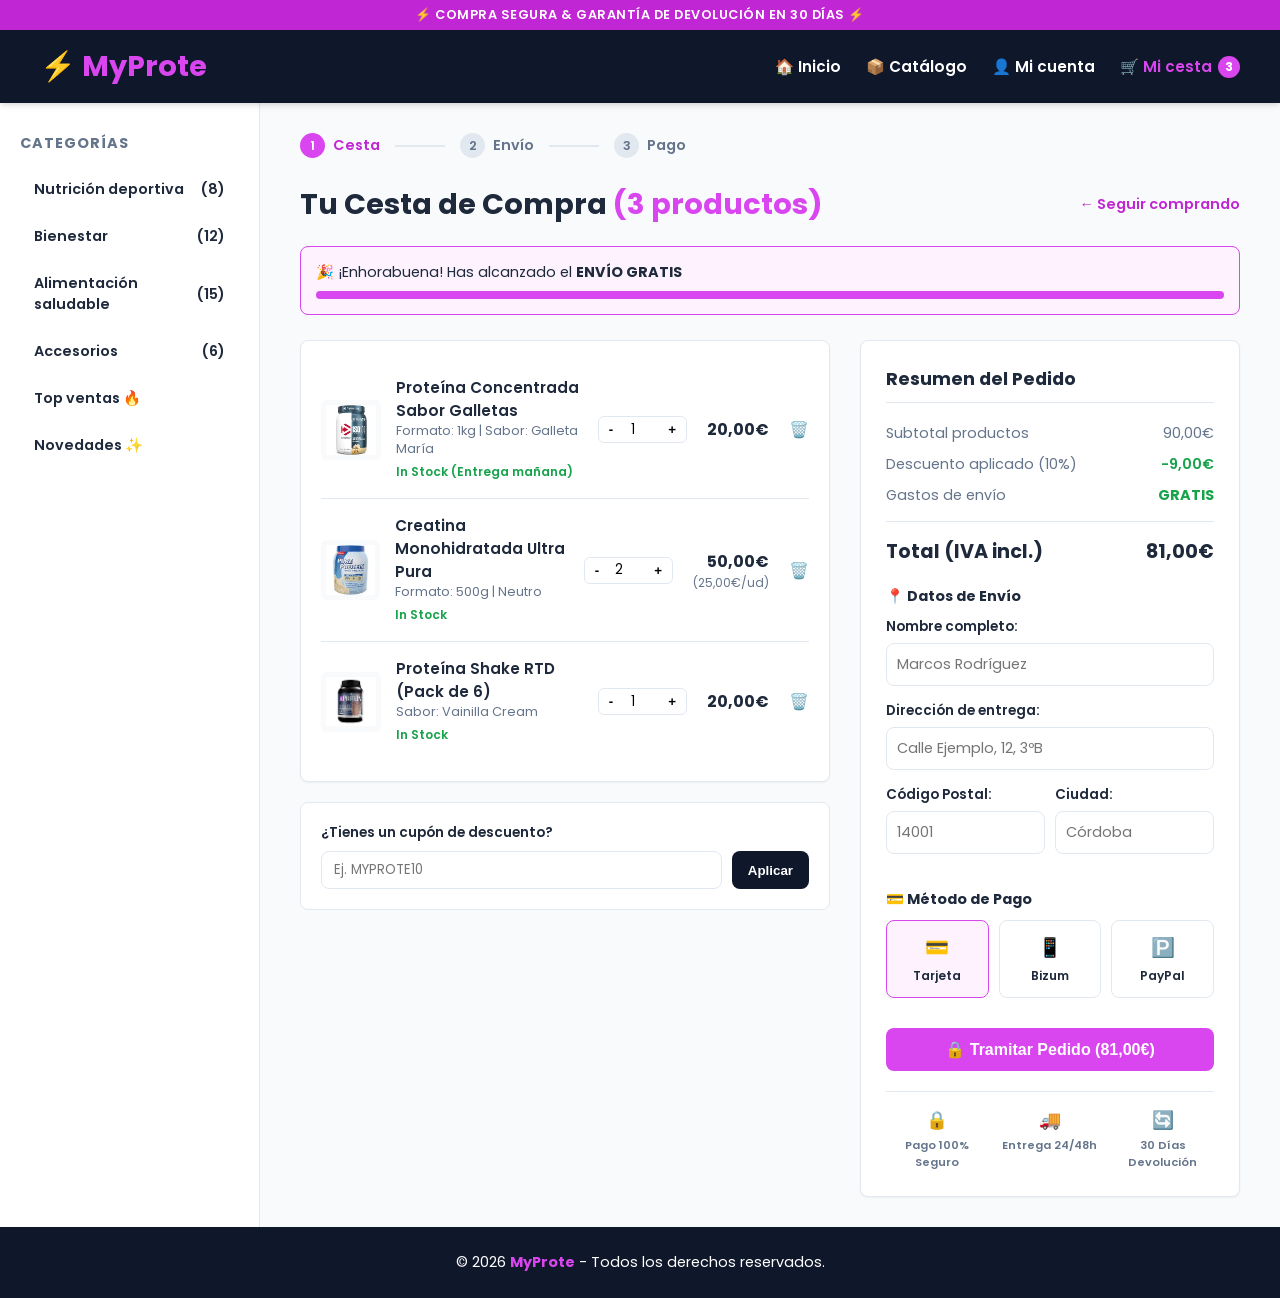
==== cesta.html @ 99343f6b "Add files via upload" ====
<!DOCTYPE html>
<html lang="es">
<head>
    <meta charset="UTF-8">
    <meta name="viewport" content="width=device-width, initial-scale=1.0">
    <title>MyProte - Mi Cesta de Compra</title>
    <link rel="preconnect" href="https://fonts.googleapis.com">
    <link rel="preconnect" href="https://fonts.gstatic.com" crossorigin>
    <link href="https://fonts.googleapis.com/css2?family=Poppins:wght@400;500;600;700&display=swap" rel="stylesheet">
    <link rel="stylesheet" href="styles.css">
</head>
<body>

    <div class="top-bar">⚡ COMPRA SEGURA & GARANTÍA DE DEVOLUCIÓN EN 30 DÍAS ⚡</div>

    <header class="main-header">
        <a href="inicio.html" class="logo">⚡ MyProte</a>
        <nav class="nav-links">
            <a href="inicio.html">🏠 Inicio</a>
            <a href="index.html">📦 Catálogo</a>
            <a href="cuenta.html">👤 Mi cuenta</a>
            <a href="cesta.html" class="active">🛒 Mi cesta <span class="badge-count">3</span></a>
        </nav>
    </header>

    <div class="layout-container">
        
        <aside class="sidebar">
            <h3 class="sidebar-title">Categorías</h3>
            <ul>
                <li><a href="index.html">Nutrición deportiva <span>(8)</span></a></li>
                <li><a href="index.html">Bienestar <span>(12)</span></a></li>
                <li><a href="index.html">Alimentación saludable <span>(15)</span></a></li>
                <li><a href="index.html">Accesorios <span>(6)</span></a></li>
                <li><a href="index.html">Top ventas 🔥</a></li>
                <li><a href="index.html">Novedades ✨</a></li>
            </ul>
        </aside>

        <main class="main-content">
            
            <div class="checkout-steps">
                <div class="step active"><span class="step-num">1</span><span class="step-text">Cesta</span></div>
                <div class="step-line"></div>
                <div class="step"><span class="step-num">2</span><span class="step-text">Envío</span></div>
                <div class="step-line"></div>
                <div class="step"><span class="step-num">3</span><span class="step-text">Pago</span></div>
            </div>

            <div class="cart-header-title">
                <h1 class="brand-title">Tu Cesta de Compra <span>(3 productos)</span></h1>
                <a href="index.html" class="continue-shopping">← Seguir comprando</a>
            </div>

            <div class="free-shipping-banner">
                <p>🎉 ¡Enhorabuena! Has alcanzado el <strong>ENVÍO GRATIS</strong></p>
                <div class="shipping-progress-bar">
                    <div class="shipping-progress-fill" style="width: 100%;"></div>
                </div>
            </div>

            <div class="cart-wrapper">
                
                <div class="cart-left-column">
                    <div class="cart-list">
                        
                        <div class="cart-item">
                            <div class="cart-item-info">
                                <img src="imagenes/p1.webp" alt="Proteína sabor galletas">
                                <div class="cart-item-details">
                                    <h3 class="cart-item-title"><a href="detalle.html">Proteína Concentrada Sabor Galletas</a></h3>
                                    <span class="cart-item-variant">Formato: 1kg | Sabor: Galleta María</span>
                                    <span class="stock-badge">In Stock (Entrega mañana)</span>
                                </div>
                            </div>
                            <div class="cart-item-actions">
                                <div class="quantity-selector">
                                    <button type="button" class="qty-btn">-</button>
                                    <input type="number" class="qty-input" value="1" min="1" max="10">
                                    <button type="button" class="qty-btn">+</button>
                                </div>
                                <div class="price-container">
                                    <span class="cart-item-price">20,00€</span>
                                </div>
                                <button type="button" class="btn-remove-item" title="Eliminar producto">🗑️</button>
                            </div>
                        </div>

                        <div class="cart-item">
                            <div class="cart-item-info">
                                <img src="imagenes/p5.webp" alt="Creatina en polvo">
                                <div class="cart-item-details">
                                    <h3 class="cart-item-title"><a href="detalle.html">Creatina Monohidratada Ultra Pura</a></h3>
                                    <span class="cart-item-variant">Formato: 500g | Neutro</span>
                                    <span class="stock-badge">In Stock</span>
                                </div>
                            </div>
                            <div class="cart-item-actions">
                                <div class="quantity-selector">
                                    <button type="button" class="qty-btn">-</button>
                                    <input type="number" class="qty-input" value="2" min="1" max="10">
                                    <button type="button" class="qty-btn">+</button>
                                </div>
                                <div class="price-container">
                                    <span class="cart-item-price">50,00€</span>
                                    <span class="unit-price">(25,00€/ud)</span>
                                </div>
                                <button type="button" class="btn-remove-item" title="Eliminar producto">🗑️</button>
                            </div>
                        </div>

                        <div class="cart-item">
                            <div class="cart-item-info">
                                <img src="imagenes/p8.webp" alt="Proteína Shake RTD">
                                <div class="cart-item-details">
                                    <h3 class="cart-item-title"><a href="detalle.html">Proteína Shake RTD (Pack de 6)</a></h3>
                                    <span class="cart-item-variant">Sabor: Vainilla Cream</span>
                                    <span class="stock-badge">In Stock</span>
                                </div>
                            </div>
                            <div class="cart-item-actions">
                                <div class="quantity-selector">
                                    <button type="button" class="qty-btn">-</button>
                                    <input type="number" class="qty-input" value="1" min="1" max="10">
                                    <button type="button" class="qty-btn">+</button>
                                </div>
                                <div class="price-container">
                                    <span class="cart-item-price">20,00€</span>
                                </div>
                                <button type="button" class="btn-remove-item" title="Eliminar producto">🗑️</button>
                            </div>
                        </div>

                    </div>

                    <div class="promo-code-card">
                        <label for="coupon">¿Tienes un cupón de descuento?</label>
                        <div class="promo-input-group">
                            <input type="text" id="coupon" placeholder="Ej. MYPROTE10" class="promo-input">
                            <button type="button" class="btn-apply-coupon">Aplicar</button>
                        </div>
                    </div>
                </div>

                <div class="cart-right-column">
                    <form class="checkout-card" action="#" method="POST">
                        <h3>Resumen del Pedido</h3>

                        <div class="order-summary-row"><span>Subtotal productos</span><span>90,00€</span></div>
                        <div class="order-summary-row"><span>Descuento aplicado (10%)</span><span class="discount-text">-9,00€</span></div>
                        <div class="order-summary-row"><span>Gastos de envío</span><span class="free-shipping-text">GRATIS</span></div>
                        <div class="order-summary-row total"><span>Total (IVA incl.)</span><span class="total-amount">81,00€</span></div>

                        <div class="checkout-section-title">📍 Datos de Envío</div>
                        <div class="form-group">
                            <label for="nombre">Nombre completo:</label>
                            <input type="text" id="nombre" name="nombre" placeholder="Marcos Rodríguez" required>
                        </div>
                        <div class="form-group">
                            <label for="direccion">Dirección de entrega:</label>
                            <input type="text" id="direccion" name="direccion" placeholder="Calle Ejemplo, 12, 3ºB" required>
                        </div>
                        <div class="form-row-2col">
                            <div class="form-group">
                                <label for="cp">Código Postal:</label>
                                <input type="text" id="cp" name="cp" placeholder="14001" required>
                            </div>
                            <div class="form-group">
                                <label for="ciudad">Ciudad:</label>
                                <input type="text" id="ciudad" name="ciudad" placeholder="Córdoba" required>
                            </div>
                        </div>

                        <div class="checkout-section-title">💳 Método de Pago</div>
                        <div class="payment-options">
                            <label class="payment-option">
                                <input type="radio" name="pago" value="tarjeta" checked>
                                <span class="payment-box"><span class="payment-icon">💳</span><span class="payment-label">Tarjeta</span></span>
                            </label>
                            <label class="payment-option">
                                <input type="radio" name="pago" value="bizum">
                                <span class="payment-box"><span class="payment-icon">📱</span><span class="payment-label">Bizum</span></span>
                            </label>
                            <label class="payment-option">
                                <input type="radio" name="pago" value="paypal">
                                <span class="payment-box"><span class="payment-icon">🅿️</span><span class="payment-label">PayPal</span></span>
                            </label>
                        </div>

                        <button type="submit" class="btn-buy">🔒 Tramitar Pedido (81,00€)</button>

                        <div class="trust-badges">
                            <div class="trust-item"><span class="trust-icon">🔒</span><span>Pago 100% Seguro</span></div>
                            <div class="trust-item"><span class="trust-icon">🚚</span><span>Entrega 24/48h</span></div>
                            <div class="trust-item"><span class="trust-icon">🔄</span><span>30 Días Devolución</span></div>
                        </div>
                    </form>
                </div>

            </div>

        </main>
    </div>

    <footer class="main-footer">
        © 2026 <span>MyProte</span> - Todos los derechos reservados.
    </footer>

</body>
</html>
---- styles.css ----
/* ==========================================
   1. RESET Y VARIABLES GLOBALES
   ========================================== */
   :root {
    --primary-color: #d946ef;
    --primary-dark: #c026d3;
    --primary-light: #fdf2fe;
    --bg-dark: #0f172a;
    --bg-light: #f8fafc;
    --text-main: #1e293b;
    --text-muted: #64748b;
    --border-color: #e2e8f0;
    --shadow-sm: 0 1px 2px 0 rgba(0, 0, 0, 0.05);
    --shadow-md: 0 4px 6px -1px rgba(0, 0, 0, 0.1), 0 2px 4px -1px rgba(0, 0, 0, 0.06);
    --shadow-lg: 0 10px 15px -3px rgba(0, 0, 0, 0.1), 0 4px 6px -2px rgba(0, 0, 0, 0.05);
    --radius: 8px;
}

* {
    box-sizing: border-box;
    margin: 0;
    padding: 0;
}

body {
    font-family: 'Poppins', sans-serif;
    background-color: var(--bg-light);
    color: var(--text-main);
    display: flex;
    flex-direction: column;
    min-height: 100vh;
}

a {
    text-decoration: none;
    color: inherit;
}

/* ==========================================
   2. ANNOUNCEMENT BAR & HEADER
   ========================================== */
.top-bar {
    background-color: var(--primary-dark);
    color: #ffffff;
    text-align: center;
    padding: 6px 15px;
    font-size: 0.8rem;
    font-weight: 600;
    letter-spacing: 0.5px;
}

.main-header {
    background-color: var(--bg-dark);
    color: #ffffff;
    display: flex;
    justify-content: space-between;
    align-items: center;
    padding: 15px 40px;
    position: sticky;
    top: 0;
    z-index: 100;
    box-shadow: var(--shadow-md);
}

.main-header .logo {
    font-size: 1.8rem;
    font-weight: 700;
    color: var(--primary-color);
    display: flex;
    align-items: center;
    gap: 8px;
}

.main-header .nav-links {
    display: flex;
    gap: 25px;
}

.main-header .nav-links a {
    color: #ffffff;
    font-weight: 600;
    font-size: 0.95rem;
    transition: color 0.2s ease;
    display: flex;
    align-items: center;
    gap: 6px;
}

.main-header .nav-links a:hover,
.main-header .nav-links a.active {
    color: var(--primary-color);
}

.badge-count {
    background-color: var(--primary-color);
    color: #ffffff;
    font-size: 0.75rem;
    padding: 2px 7px;
    border-radius: 999px;
    font-weight: 700;
}

/* ==========================================
   3. ESTRUCTURA Y SIDEBAR (FLEXBOX)
   ========================================== */
.layout-container {
    display: flex;
    flex: 1;
    max-width: 1400px;
    margin: 0 auto;
    width: 100%;
}

.sidebar {
    width: 260px;
    background-color: #ffffff;
    padding: 30px 20px;
    border-right: 1px solid var(--border-color);
}

.sidebar-title {
    font-size: 0.9rem;
    text-transform: uppercase;
    color: var(--text-muted);
    font-weight: 700;
    margin-bottom: 15px;
    letter-spacing: 1px;
}

.sidebar ul {
    list-style: none;
    display: flex;
    flex-direction: column;
    gap: 6px;
}

.sidebar ul li a {
    display: flex;
    justify-content: space-between;
    align-items: center;
    padding: 10px 14px;
    color: var(--text-main);
    border-radius: var(--radius);
    font-size: 0.9rem;
    font-weight: 600;
    transition: all 0.2s ease;
}

.sidebar ul li a:hover,
.sidebar ul li a.active {
    background-color: var(--primary-light);
    color: var(--primary-dark);
}

.main-content {
    flex: 1;
    padding: 30px 40px;
}

/* ==========================================
   4. COMPONENTES NUEVOS PARA LA HOME (inicio.html)
   ========================================== */
.hero-banner {
    background: linear-gradient(135deg, var(--bg-dark) 0%, #1e293b 100%);
    color: #ffffff;
    padding: 50px;
    border-radius: var(--radius);
    margin-bottom: 35px;
    box-shadow: var(--shadow-md);
}

.hero-content h1 {
    font-size: 2.3rem;
    margin-bottom: 15px;
    font-weight: 700;
}

.hero-content h1 span {
    color: var(--primary-color);
}

.hero-content p {
    font-size: 1rem;
    color: var(--text-muted);
    margin-bottom: 25px;
    max-width: 650px;
}

.hero-buttons {
    display: flex;
    gap: 15px;
}

.btn-primary-hero {
    background-color: var(--primary-color);
    color: #ffffff;
    padding: 12px 24px;
    border-radius: var(--radius);
    font-weight: 700;
    transition: background-color 0.2s;
}

.btn-primary-hero:hover {
    background-color: var(--primary-dark);
}

.btn-secondary-hero {
    background-color: transparent;
    color: #ffffff;
    border: 2px solid var(--border-color);
    padding: 12px 24px;
    border-radius: var(--radius);
    font-weight: 700;
    transition: all 0.2s;
}

.btn-secondary-hero:hover {
    border-color: var(--primary-color);
    color: var(--primary-color);
}

.features-grid {
    display: grid;
    grid-template-columns: repeat(auto-fit, minmax(220px, 1fr));
    gap: 20px;
    margin-bottom: 40px;
}

.feature-card {
    background: #ffffff;
    padding: 20px;
    border-radius: var(--radius);
    border: 1px solid var(--border-color);
    text-align: center;
    box-shadow: var(--shadow-sm);
}

.feature-icon {
    font-size: 2rem;
    display: block;
    margin-bottom: 10px;
}

.feature-card h3 {
    font-size: 1rem;
    margin-bottom: 6px;
    font-weight: 600;
}

.feature-card p {
    font-size: 0.85rem;
    color: var(--text-muted);
}

/* ==========================================
   5. BUSCADOR Y ENCABEZADOS DE SECCIÓN
   ========================================== */
.search-bar-container {
    display: flex;
    justify-content: space-between;
    align-items: center;
    margin-bottom: 30px;
    background: #ffffff;
    padding: 15px 25px;
    border-radius: var(--radius);
    box-shadow: var(--shadow-sm);
    border: 1px solid var(--border-color);
}

.brand-title, .detail-page-title {
    font-size: 1.8rem;
    font-weight: 700;
}

.brand-title span, .detail-page-title span {
    color: var(--primary-color);
}

.search-box {
    display: flex;
    gap: 10px;
    width: 350px;
}

.search-input {
    width: 100%;
    padding: 8px 14px;
    border: 1px solid var(--border-color);
    border-radius: var(--radius);
    outline: none;
    font-family: inherit;
    transition: border-color 0.2s;
}

.search-input:focus {
    border-color: var(--primary-color);
}

/* ==========================================
   6. CATÁLOGO DE PRODUCTOS
   ========================================== */
.products-grid {
    display: grid;
    grid-template-columns: repeat(auto-fill, minmax(240px, 1fr));
    gap: 25px;
}

.product-card {
    background-color: #ffffff;
    border-radius: var(--radius);
    border: 1px solid var(--border-color);
    padding: 20px;
    display: flex;
    flex-direction: column;
    justify-content: space-between;
    transition: transform 0.2s ease, box-shadow 0.2s ease;
    position: relative;
    overflow: hidden;
}

.product-card:hover {
    transform: translateY(-4px);
    box-shadow: var(--shadow-lg);
    border-color: var(--primary-color);
}

.product-badge {
    position: absolute;
    top: 12px;
    left: 12px;
    background-color: var(--primary-color);
    color: #ffffff;
    font-size: 0.7rem;
    font-weight: 700;
    padding: 3px 8px;
    border-radius: 4px;
    text-transform: uppercase;
}

.product-card img {
    width: 100%;
    height: 160px;
    object-fit: contain;
    margin: 15px 0;
}

.product-info {
    text-align: left;
}

.product-rating {
    color: #f59e0b;
    font-size: 0.8rem;
    margin-bottom: 5px;
}

.product-title {
    font-weight: 600;
    font-size: 0.95rem;
    margin-bottom: 8px;
    color: var(--text-main);
}

.product-price-row {
    display: flex;
    justify-content: space-between;
    align-items: center;
    margin-top: 10px;
}

.price {
    font-weight: 700;
    font-size: 1.1rem;
    color: var(--bg-dark);
}

.old-price {
    font-size: 0.85rem;
    color: var(--text-muted);
    text-decoration: line-through;
    margin-left: 5px;
}

.btn-add-cart {
    background-color: var(--primary-light);
    color: var(--primary-dark);
    border: none;
    padding: 6px 12px;
    border-radius: 6px;
    font-weight: 700;
    cursor: pointer;
    transition: all 0.2s;
}

.btn-add-cart:hover {
    background-color: var(--primary-color);
    color: #ffffff;
}

/* ==========================================
   7. CESTA Y FORMULARIO
   ========================================== */
.checkout-steps {
    display: flex;
    align-items: center;
    gap: 15px;
    margin-bottom: 25px;
}

.step {
    display: flex;
    align-items: center;
    gap: 8px;
    font-size: 0.9rem;
    font-weight: 600;
    color: var(--text-muted);
}

.step.active {
    color: var(--primary-dark);
}

.step-num {
    width: 25px;
    height: 25px;
    border-radius: 50%;
    background-color: var(--border-color);
    display: flex;
    align-items: center;
    justify-content: center;
    font-size: 0.8rem;
}

.step.active .step-num {
    background-color: var(--primary-color);
    color: #ffffff;
}

.step-line {
    flex: 1;
    height: 2px;
    background-color: var(--border-color);
    max-width: 50px;
}

.cart-header-title {
    display: flex;
    justify-content: space-between;
    align-items: center;
    margin-bottom: 20px;
}

.continue-shopping {
    font-size: 0.9rem;
    font-weight: 600;
    color: var(--primary-dark);
}

.free-shipping-banner {
    background-color: var(--primary-light);
    border: 1px solid var(--primary-color);
    padding: 15px;
    border-radius: var(--radius);
    margin-bottom: 25px;
    font-size: 0.9rem;
}

.shipping-progress-bar {
    background-color: #ffffff;
    height: 8px;
    border-radius: 999px;
    margin-top: 8px;
    overflow: hidden;
}

.shipping-progress-fill {
    background-color: var(--primary-color);
    height: 100%;
}

.cart-wrapper {
    display: grid;
    grid-template-columns: 1fr 380px;
    gap: 30px;
    align-items: start;
}

.cart-list {
    background-color: #ffffff;
    border-radius: var(--radius);
    border: 1px solid var(--border-color);
    padding: 20px;
    box-shadow: var(--shadow-sm);
}

.cart-item {
    display: flex;
    align-items: center;
    justify-content: space-between;
    padding: 15px 0;
    border-bottom: 1px solid var(--border-color);
}

.cart-item:last-child {
    border-bottom: none;
}

.cart-item-info {
    display: flex;
    align-items: center;
    gap: 15px;
}

.cart-item img {
    width: 60px;
    height: 60px;
    object-fit: contain;
    background-color: var(--bg-light);
    border-radius: 6px;
    padding: 5px;
}

.cart-item-title {
    font-weight: 600;
    font-size: 0.95rem;
}

.cart-item-variant {
    display: block;
    font-size: 0.8rem;
    color: var(--text-muted);
}

.stock-badge {
    font-size: 0.75rem;
    color: #16a34a;
    font-weight: 600;
}

.cart-item-actions {
    display: flex;
    align-items: center;
    gap: 20px;
}

.quantity-selector {
    display: flex;
    align-items: center;
    border: 1px solid var(--border-color);
    border-radius: 6px;
}

.qty-btn {
    background: none;
    border: none;
    padding: 5px 10px;
    cursor: pointer;
    font-weight: 600;
}

.qty-input {
    width: 35px;
    border: none;
    text-align: center;
    font-family: inherit;
    outline: none;
}

.price-container {
    text-align: right;
}

.cart-item-price {
    font-weight: 700;
    font-size: 1rem;
}

.unit-price {
    display: block;
    font-size: 0.75rem;
    color: var(--text-muted);
}

.btn-remove-item {
    background: none;
    border: none;
    cursor: pointer;
    font-size: 1rem;
}

.promo-code-card {
    background: #ffffff;
    border: 1px solid var(--border-color);
    padding: 20px;
    border-radius: var(--radius);
    margin-top: 20px;
}

.promo-code-card label {
    display: block;
    font-size: 0.85rem;
    font-weight: 600;
    margin-bottom: 8px;
}

.promo-input-group {
    display: flex;
    gap: 10px;
}

.promo-input {
    flex: 1;
    padding: 8px 12px;
    border: 1px solid var(--border-color);
    border-radius: var(--radius);
    outline: none;
    font-family: inherit;
}

.btn-apply-coupon {
    background-color: var(--bg-dark);
    color: #ffffff;
    border: none;
    padding: 8px 16px;
    border-radius: var(--radius);
    font-weight: 600;
    cursor: pointer;
}

.checkout-card {
    background-color: #ffffff;
    border-radius: var(--radius);
    border: 1px solid var(--border-color);
    padding: 25px;
    box-shadow: var(--shadow-sm);
}

.checkout-card h3 {
    font-size: 1.1rem;
    margin-bottom: 20px;
    border-bottom: 1px solid var(--border-color);
    padding-bottom: 10px;
}

.order-summary-row {
    display: flex;
    justify-content: space-between;
    margin-bottom: 10px;
    font-size: 0.9rem;
    color: var(--text-muted);
}

.discount-text {
    color: #16a34a;
    font-weight: 600;
}

.free-shipping-text {
    color: #16a34a;
    font-weight: 700;
}

.order-summary-row.total {
    font-size: 1.2rem;
    font-weight: 700;
    color: var(--text-main);
    border-top: 1px solid var(--border-color);
    padding-top: 15px;
    margin-top: 15px;
}

.checkout-section-title {
    font-size: 0.9rem;
    font-weight: 700;
    margin: 20px 0 10px 0;
    color: var(--text-main);
}

.form-group {
    margin-bottom: 15px;
}

.form-group label {
    display: block;
    font-size: 0.85rem;
    font-weight: 600;
    margin-bottom: 6px;
}

.form-group input {
    width: 100%;
    padding: 10px;
    border: 1px solid var(--border-color);
    border-radius: var(--radius);
    font-family: inherit;
    font-size: 0.9rem;
}

.form-row-2col {
    display: grid;
    grid-template-columns: 1fr 1fr;
    gap: 10px;
}

.payment-options {
    display: grid;
    grid-template-columns: repeat(3, 1fr);
    gap: 10px;
    margin-bottom: 20px;
}

.payment-option input {
    display: none;
}

.payment-box {
    border: 1px solid var(--border-color);
    border-radius: var(--radius);
    padding: 12px 8px;
    display: flex;
    flex-direction: column;
    align-items: center;
    gap: 5px;
    cursor: pointer;
    transition: all 0.2s;
}

.payment-option input:checked + .payment-box {
    border-color: var(--primary-color);
    background-color: var(--primary-light);
}

.payment-icon {
    font-size: 1.2rem;
}

.payment-label {
    font-size: 0.75rem;
    font-weight: 600;
}

.btn-buy {
    width: 100%;
    background-color: var(--primary-color);
    color: #ffffff;
    border: none;
    padding: 12px;
    font-size: 1rem;
    font-weight: 700;
    border-radius: var(--radius);
    cursor: pointer;
    transition: background-color 0.2s;
    margin-top: 10px;
}

.btn-buy:hover {
    background-color: var(--primary-dark);
}

.trust-badges {
    display: grid;
    grid-template-columns: repeat(3, 1fr);
    gap: 10px;
    margin-top: 20px;
    border-top: 1px solid var(--border-color);
    padding-top: 15px;
    text-align: center;
}

.trust-item {
    font-size: 0.7rem;
    color: var(--text-muted);
    font-weight: 600;
}

.trust-icon {
    display: block;
    font-size: 1.1rem;
    margin-bottom: 4px;
}

/* ==========================================
   8. DETALLE DE PRODUCTO
   ========================================== */
.product-detail-layout {
    display: grid;
    grid-template-columns: 2fr 1fr;
    gap: 30px;
    margin-bottom: 40px;
}

.detail-main-card {
    background: #ffffff;
    border-radius: var(--radius);
    border: 1px solid var(--border-color);
    padding: 30px;
    display: flex;
    gap: 30px;
}

.detail-img-box {
    width: 220px;
    height: 220px;
    display: flex;
    align-items: center;
    justify-content: center;
    background-color: var(--bg-light);
    border-radius: var(--radius);
}

.detail-img-box img {
    max-width: 100%;
    max-height: 180px;
    object-fit: contain;
}

.detail-content {
    flex: 1;
}

.nutrition-grid {
    display: grid;
    grid-template-columns: repeat(3, 1fr);
    gap: 10px;
    margin-top: 20px;
}

.nutrition-item {
    background-color: var(--bg-light);
    padding: 10px;
    border-radius: 6px;
    text-align: center;
}

.nutrition-item strong {
    display: block;
    font-size: 1rem;
    color: var(--primary-dark);
}

.nutrition-item span {
    font-size: 0.75rem;
    color: var(--text-muted);
}

.flavors-card {
    background: #ffffff;
    border-radius: var(--radius);
    border: 1px solid var(--border-color);
    padding: 20px;
}

.flavors-card h4 {
    margin-bottom: 15px;
    font-size: 0.95rem;
}

.flavor-list {
    display: flex;
    flex-direction: column;
    gap: 12px;
}

.flavor-item {
    display: flex;
    align-items: center;
    gap: 12px;
    padding: 8px;
    border-radius: 6px;
    border: 1px solid var(--border-color);
    transition: border-color 0.2s;
    cursor: pointer;
}

.flavor-item:hover {
    border-color: var(--primary-color);
}

.flavor-item img {
    width: 40px;
    height: 40px;
    object-fit: contain;
}

/* ==========================================
   9. VISTA MI CUENTA
   ========================================== */
.account-wrapper {
    max-width: 600px;
    margin: 20px auto;
}

.account-header-card {
    background-color: var(--bg-dark);
    color: #ffffff;
    padding: 25px;
    border-radius: var(--radius) var(--radius) 0 0;
    text-align: center;
}

.account-avatar {
    width: 70px;
    height: 70px;
    background-color: var(--primary-color);
    border-radius: 50%;
    display: flex;
    align-items: center;
    justify-content: center;
    font-size: 1.8rem;
    font-weight: 700;
    margin: 0 auto 10px auto;
}

.account-menu-card {
    background-color: #ffffff;
    border: 1px solid var(--border-color);
    border-top: none;
    border-radius: 0 0 var(--radius) var(--radius);
    box-shadow: var(--shadow-md);
    overflow: hidden;
}

.account-menu-item {
    display: flex;
    justify-content: space-between;
    align-items: center;
    padding: 18px 25px;
    color: var(--text-main);
    font-weight: 600;
    font-size: 0.95rem;
    border-bottom: 1px solid var(--border-color);
    transition: all 0.2s ease;
}

.account-menu-item:last-child {
    border-bottom: none;
}

.account-menu-item:hover {
    background-color: var(--primary-light);
    color: var(--primary-dark);
    padding-left: 30px;
}

/* ==========================================
   10. FOOTER
   ========================================== */
.main-footer {
    background-color: var(--bg-dark);
    color: #ffffff;
    text-align: center;
    padding: 25px;
    font-size: 0.9rem;
    margin-top: auto;
}

.main-footer span {
    color: var(--primary-color);
    font-weight: 700;
}
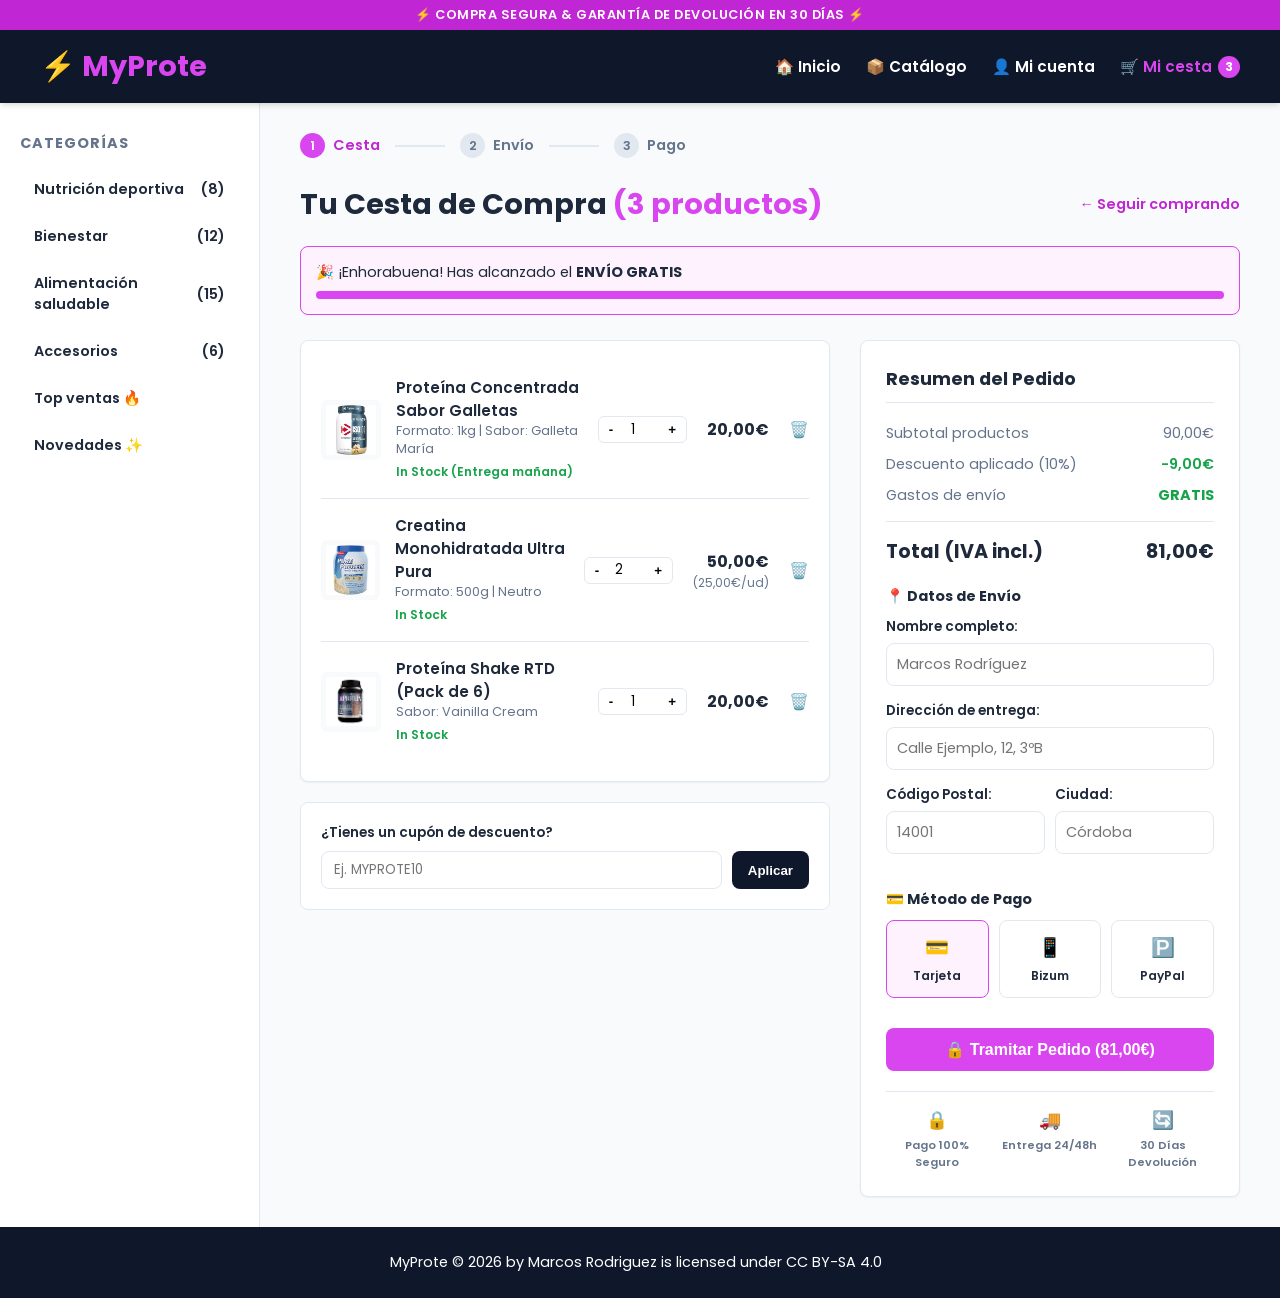
==== commit 334aac3d: "Revise footer content with licensing and author details Updated footer with licensing information an" ====
--- a/cesta.html
+++ b/cesta.html
@@ -203,8 +203,8 @@
     </div>
 
     <footer class="main-footer">
-        © 2026 <span>MyProte</span> - Todos los derechos reservados.
+                <a href="https://github.com/MarcosRodriguez11/Pagina-Dise-o-interfaz-web">MyProte</a> © 2026 by <a href="https://github.com/MarcosRodriguez11">Marcos Rodriguez</a> is licensed under <a href="https://creativecommons.org/licenses/by-sa/4.0/">CC BY-SA 4.0</a><img src="https://mirrors.creativecommons.org/presskit/icons/cc.svg" alt="" style="max-width: 1em;max-height:1em;margin-left: .2em;"><img src="https://mirrors.creativecommons.org/presskit/icons/by.svg" alt="" style="max-width: 1em;max-height:1em;margin-left: .2em;"><img src="https://mirrors.creativecommons.org/presskit/icons/sa.svg" alt="" style="max-width: 1em;max-height:1em;margin-left: .2em;">
     </footer>
 
 </body>
-</html>+</html>
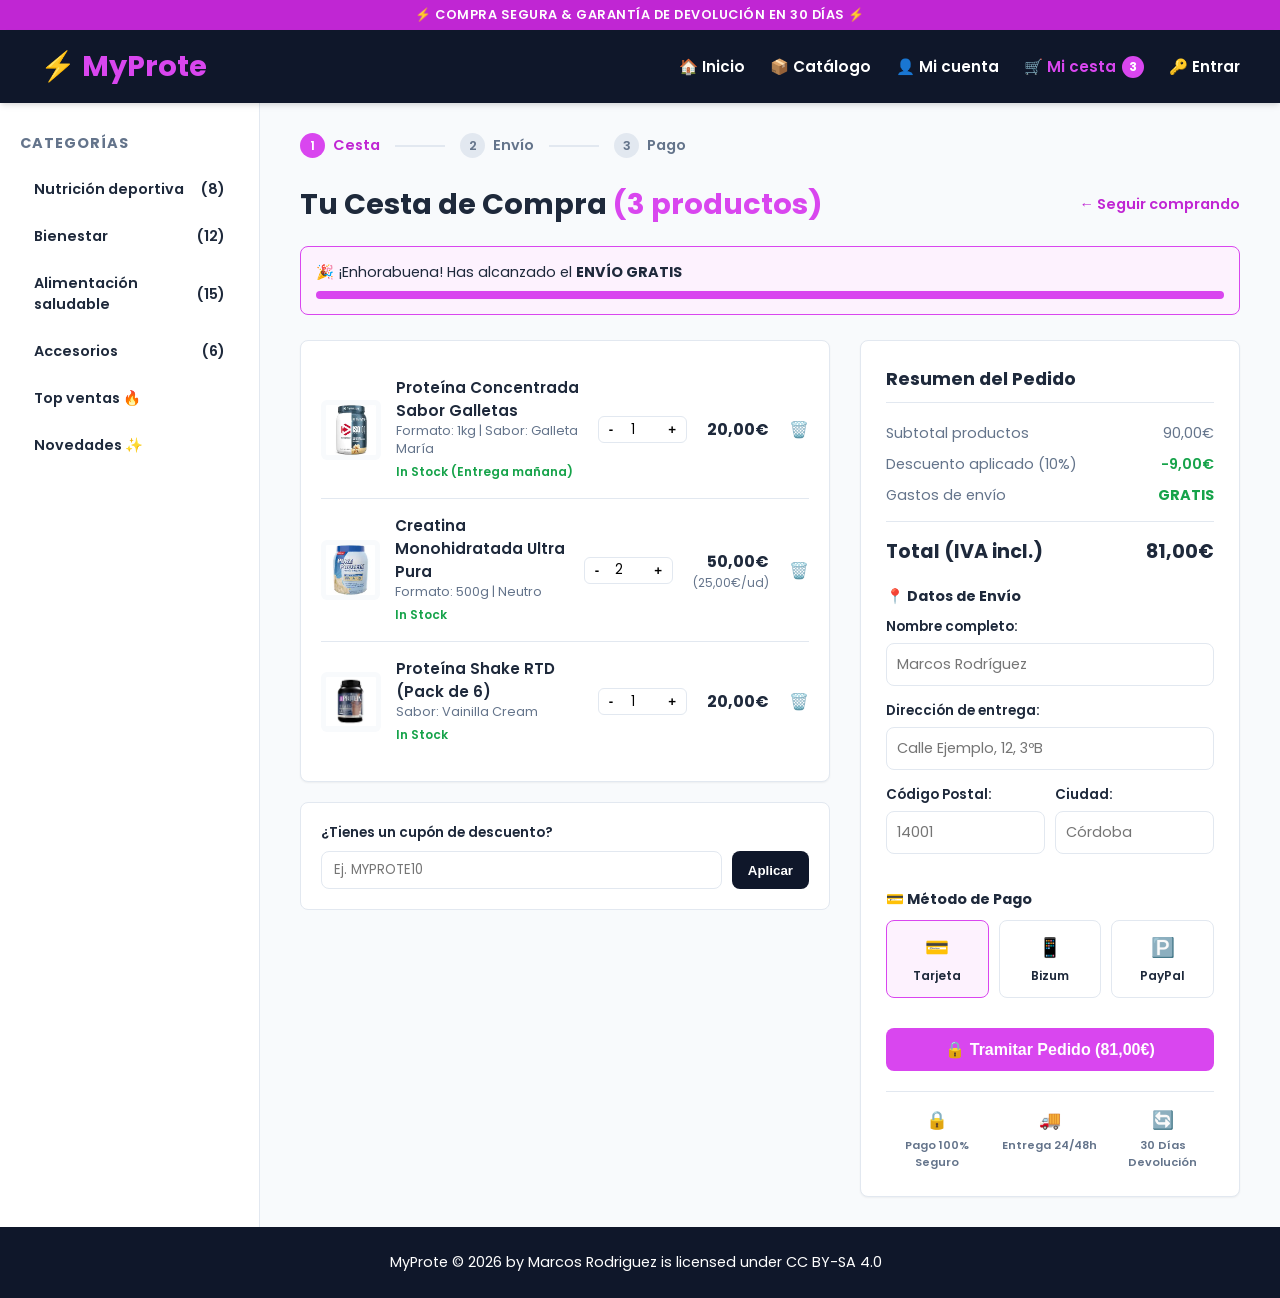
==== commit d8e53dd6: "Modal de pago, login, registro y modal de aviso (Practica 4)" ====
--- a/cesta.html
+++ b/cesta.html
@@ -8,6 +8,7 @@
     <link rel="preconnect" href="https://fonts.gstatic.com" crossorigin>
     <link href="https://fonts.googleapis.com/css2?family=Poppins:wght@400;500;600;700&display=swap" rel="stylesheet">
     <link rel="stylesheet" href="styles.css">
+    <link rel="icon" type="image/x-icon" href="favicon.ico">
 </head>
 <body>
 
@@ -20,6 +21,7 @@
             <a href="index.html">📦 Catálogo</a>
             <a href="cuenta.html">👤 Mi cuenta</a>
             <a href="cesta.html" class="active">🛒 Mi cesta <span class="badge-count">3</span></a>
+            <a href="login.html">🔑 Entrar</a>
         </nav>
     </header>
 
@@ -143,7 +145,7 @@
                 </div>
 
                 <div class="cart-right-column">
-                    <form class="checkout-card" action="#" method="POST">
+                    <form class="checkout-card" id="form-pago">
                         <h3>Resumen del Pedido</h3>
 
                         <div class="order-summary-row"><span>Subtotal productos</span><span>90,00€</span></div>
@@ -206,5 +208,28 @@
                 <a href="https://github.com/MarcosRodriguez11/Pagina-Dise-o-interfaz-web">MyProte</a> © 2026 by <a href="https://github.com/MarcosRodriguez11">Marcos Rodriguez</a> is licensed under <a href="https://creativecommons.org/licenses/by-sa/4.0/">CC BY-SA 4.0</a><img src="https://mirrors.creativecommons.org/presskit/icons/cc.svg" alt="" style="max-width: 1em;max-height:1em;margin-left: .2em;"><img src="https://mirrors.creativecommons.org/presskit/icons/by.svg" alt="" style="max-width: 1em;max-height:1em;margin-left: .2em;"><img src="https://mirrors.creativecommons.org/presskit/icons/sa.svg" alt="" style="max-width: 1em;max-height:1em;margin-left: .2em;">
     </footer>
 
+    <!-- MODAL DE PEDIDO CONFIRMADO -->
+    <dialog class="modal-pago" id="modal-pago" aria-labelledby="modal-titulo">
+        <span class="modal-icon">✅</span>
+        <h2 id="modal-titulo">¡Pedido realizado!</h2>
+        <p>Gracias por tu compra. Te hemos enviado un correo con los datos del pedido.</p>
+        <p class="modal-total">Total pagado: <strong>81,00€</strong></p>
+        <div class="modal-buttons">
+            <a href="inicio.html" class="btn-buy">Volver al inicio</a>
+            <button type="button" class="btn-modal-close" id="cerrar-modal">Cerrar</button>
+        </div>
+    </dialog>
+
+    <script>
+        const form = document.getElementById('form-pago');
+        const modal = document.getElementById('modal-pago');
+        // Al pagar no se cambia de página: se abre el modal
+        form.addEventListener('submit', e => {
+            e.preventDefault();
+            modal.showModal();
+        });
+        document.getElementById('cerrar-modal').addEventListener('click', () => modal.close());
+    </script>
+
 </body>
 </html>
--- a/styles.css
+++ b/styles.css
@@ -957,4 +957,232 @@
 .main-footer span {
     color: var(--primary-color);
     font-weight: 700;
-}+}
+
+/* Estilos para la sección multimedia */
+.seccion-multimedia {
+    max-width: 800px;
+    margin: 40px auto;
+    padding: 20px;
+    background-color: #f9f9f9;
+    border-radius: 8px;
+    box-shadow: 0 4px 8px rgba(0, 0, 0, 0.1);
+    font-family: Arial, sans-serif;
+}
+
+.seccion-multimedia h2 {
+    text-align: center;
+    color: #333;
+    margin-bottom: 20px;
+}
+
+.media-container {
+    margin-bottom: 25px;
+    text-align: center;
+}
+
+.media-container h3 {
+    color: #555;
+    font-size: 1.1rem;
+    margin-bottom: 10px;
+}
+
+/* Asegurar que el vídeo sea responsive */
+.media-container video {
+    max-width: 100%;
+    height: auto;
+    border-radius: 6px;
+    box-shadow: 0 2px 4px rgba(0, 0, 0, 0.1);
+}
+
+/* Ajustar el reproductor de audio */
+.media-container audio {
+    width: 100%;
+    max-width: 400px;
+}
+
+
+/* ==========================================
+   PUNTO 3: ESTILOS RESPONSIVE (MEDIA QUERIES)
+   ========================================== */
+
+/* --- EJEMPLO 1: Adaptación de la cuadrícula de productos en Tablets y Móviles --- */
+/* Por defecto en PC se ven varios productos en línea. En pantallas menores a 900px, reducimos columnas. */
+@media screen and (max-width: 900px) {
+    .products-grid {
+        grid-template-columns: repeat(2, 1fr) !important; /* Pasa de 4 o 3 columnas a solo 2 */
+    }
+}
+
+/* En móviles (pantallas menores a 600px), los productos se muestran en una sola columna */
+@media screen and (max-width: 600px) {
+    .products-grid {
+        grid-template-columns: 1fr !important; /* 1 sola columna para aprovechar la pantalla */
+    }
+}
+
+/* --- EJEMPLO 2: Reestructuración del Layout principal (Sidebar y Contenido) --- */
+/* En ordenadores se muestra la barra lateral al lado. En tablets/móviles (< 768px), la apilamos verticalmente. */
+@media screen and (max-width: 768px) {
+    .layout-container {
+        flex-direction: column !important; /* Cambia la distribución de horizontal a vertical */
+    }
+
+    .sidebar {
+        width: 100% !important; /* La barra lateral ocupa todo el ancho superior */
+        margin-bottom: 20px;
+    }
+
+    .main-content {
+        width: 100% !important; /* El contenido principal pasa a ocupar todo el ancho */
+    }
+    
+    /* Ajuste extra para la barra superior en móviles */
+    .top-bar {
+        font-size: 0.75rem;
+        padding: 5px;
+    }
+}
+
+/* ==========================================
+   ANIMACIONES (PrÃ¡ctica 7 - Tema 8)
+   ========================================== */
+
+/* 1. Slider de imÃ¡genes: 3 diapositivas + copia de la 1Âª para bucle suave */
+.slider {
+    width: 100%;
+    max-width: 700px;
+    height: 320px;
+    margin: 30px auto 0;
+    overflow: hidden;
+    border-radius: var(--radius);
+    box-shadow: var(--shadow-lg);
+    background: var(--primary-light);
+}
+.slides {
+    display: flex;
+    width: 400%;
+    height: 100%;
+    animation: deslizar 12s infinite ease-in-out;
+}
+.slides figure {
+    width: 25%;
+    height: 100%;
+    display: flex;
+    flex-direction: column;
+    align-items: center;
+    justify-content: center;
+    gap: 10px;
+}
+.slides img { height: 80%; object-fit: contain; }
+.slides figcaption { font-weight: 600; color: var(--primary-dark); }
+.slider:hover .slides { animation-play-state: paused; }
+
+@keyframes deslizar {
+    0%, 25%   { transform: translateX(0); }
+    33%, 58%  { transform: translateX(-25%); }
+    66%, 91%  { transform: translateX(-50%); }
+    100%      { transform: translateX(-75%); }
+}
+
+/* 2. Tarjetas de producto: se levantan al pasar el ratÃ³n */
+.product-card { transition: transform .3s ease, box-shadow .3s ease; }
+.product-card:hover { transform: translateY(-8px); box-shadow: var(--shadow-lg); }
+
+/* 3. Insignia de la cesta: late sin parar */
+.badge-count { display: inline-block; animation: latido 1.5s infinite; }
+@keyframes latido {
+    0%, 100% { transform: scale(1); }
+    50%      { transform: scale(1.3); }
+}
+
+/* 4. BotÃ³n "+": gira y crece al pasar el ratÃ³n */
+.btn-add-cart { transition: transform .3s ease; }
+.btn-add-cart:hover { transform: rotate(90deg) scale(1.2); }
+
+/* 5. TÃ­tulo del banner: aparece desde abajo al cargar */
+.hero-content h1 { animation: aparecer 1.2s ease-out both; }
+@keyframes aparecer {
+    from { opacity: 0; transform: translateY(30px); }
+    to   { opacity: 1; transform: translateY(0); }
+}
+
+
+/* ===== MODAL DE PAGO ===== */
+.modal-pago {
+    max-width: 420px;
+    width: 90%;
+    padding: 32px 28px;
+    border: none;
+    border-radius: var(--radius);
+    box-shadow: var(--shadow-lg);
+    background: white;
+    color: var(--text-main);
+    text-align: center;
+}
+.modal-pago[open] { animation: aparecer .4s ease-out; }
+.modal-pago::backdrop { background: rgba(15, 23, 42, .6); }
+.modal-icon { font-size: 3rem; }
+.modal-pago h2 { color: var(--primary-dark); margin: 10px 0; }
+.modal-pago p { color: var(--text-muted); }
+.modal-total { margin: 16px 0; }
+.modal-buttons { display: flex; flex-direction: column; gap: 10px; margin-top: 20px; }
+.modal-buttons .btn-buy { display: block; text-decoration: none; }
+.btn-modal-close {
+    padding: 12px;
+    border: 1px solid var(--border-color);
+    border-radius: var(--radius);
+    background: var(--bg-light);
+    color: var(--text-main);
+    font: inherit;
+    cursor: pointer;
+}
+.btn-modal-close:hover { background: var(--primary-light); }
+
+
+/* ===== LOGIN Y REGISTRO ===== */
+.auth-wrapper {
+    display: flex;
+    justify-content: center;
+    padding: 50px 20px;
+}
+.auth-card {
+    width: 100%;
+    max-width: 440px;
+    padding: 32px 28px;
+    background: white;
+    border: 1px solid var(--border-color);
+    border-radius: var(--radius);
+    box-shadow: var(--shadow-lg);
+    animation: aparecer .6s ease-out both;
+}
+.auth-card .brand-title { text-align: center; margin-bottom: 4px; }
+.auth-subtitle { text-align: center; color: var(--text-muted); margin-bottom: 24px; }
+.auth-card .form-group input:focus {
+    outline: none;
+    border-color: var(--primary-color);
+    box-shadow: 0 0 0 3px var(--primary-light);
+}
+.auth-check {
+    display: flex;
+    align-items: center;
+    gap: 8px;
+    font-size: 0.85rem;
+    margin-bottom: 10px;
+    cursor: pointer;
+}
+.auth-check input { accent-color: var(--primary-color); }
+.auth-footer { text-align: center; margin-top: 18px; font-size: 0.9rem; color: var(--text-muted); }
+.auth-footer a { color: var(--primary-dark); font-weight: 600; }
+
+/* ===== MODAL DE AVISO (inicio) ===== */
+.modal-aviso .modal-code {
+    display: inline-block;
+    padding: 6px 14px;
+    border: 2px dashed var(--primary-color);
+    border-radius: var(--radius);
+    background: var(--primary-light);
+    color: var(--primary-dark);
+    font-weight: 700;
+    letter-spacing: 1px;
+}
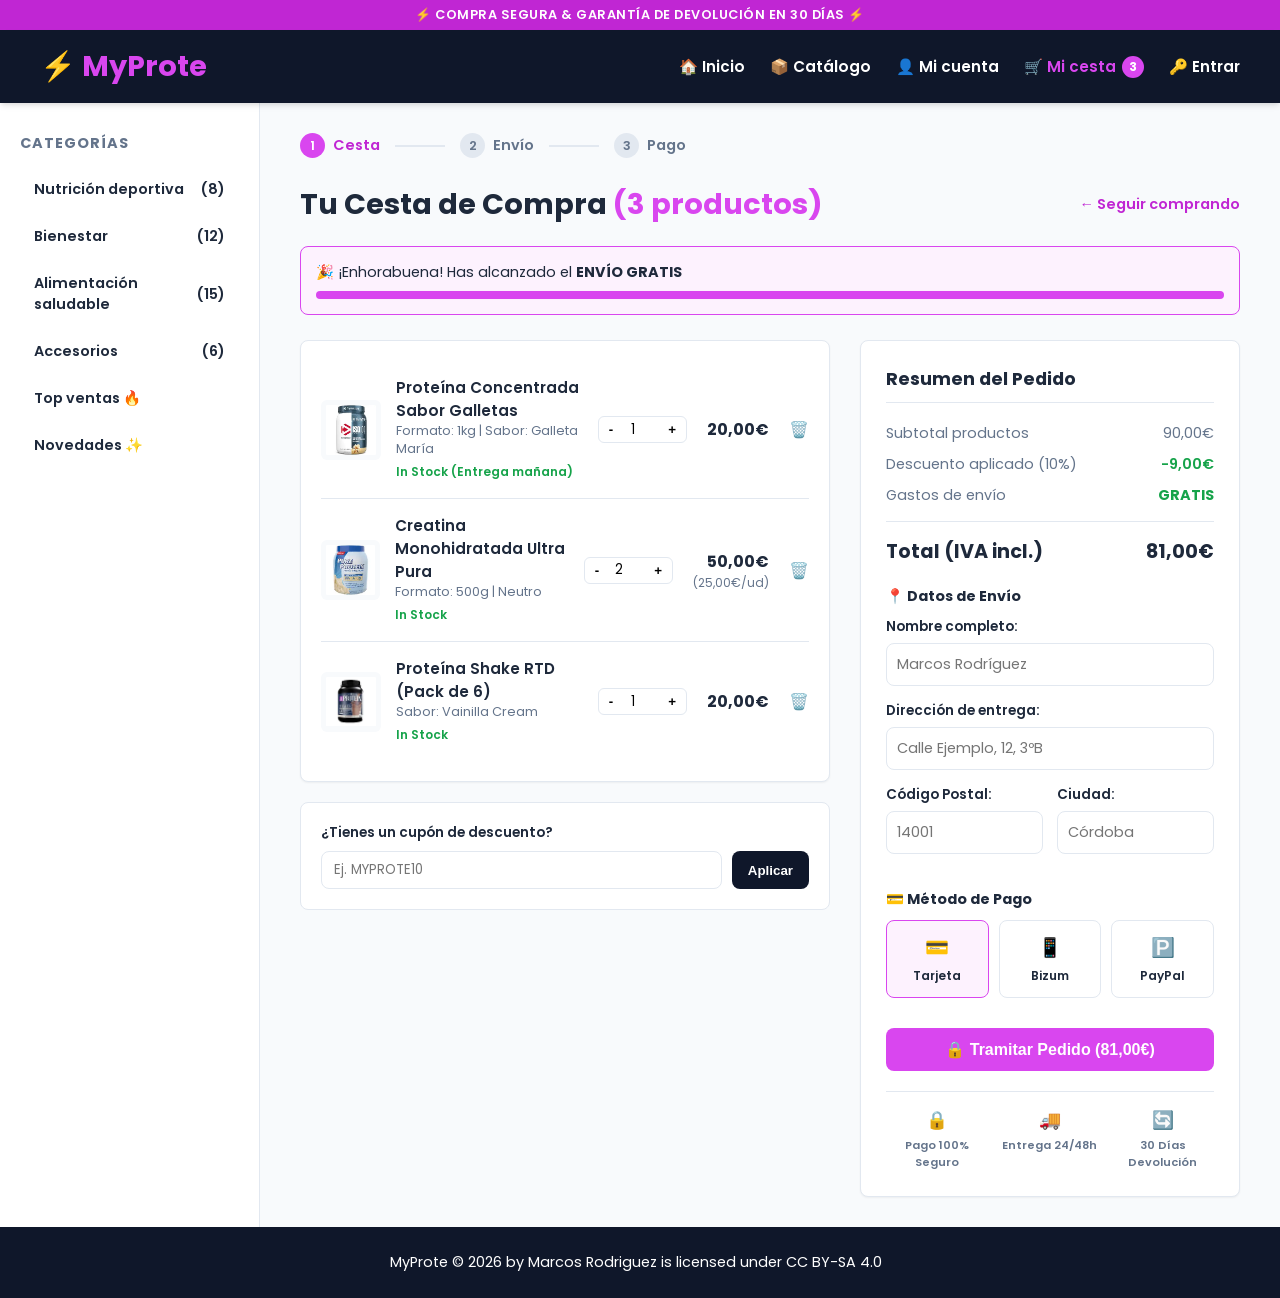
==== commit 529050be: "Mejora de diseno: modal centrado, multimedia, login y registro" ====
--- a/cesta.html
+++ b/cesta.html
@@ -7,7 +7,7 @@
     <link rel="preconnect" href="https://fonts.googleapis.com">
     <link rel="preconnect" href="https://fonts.gstatic.com" crossorigin>
     <link href="https://fonts.googleapis.com/css2?family=Poppins:wght@400;500;600;700&display=swap" rel="stylesheet">
-    <link rel="stylesheet" href="styles.css">
+    <link rel="stylesheet" href="styles.css?v=2">
     <link rel="icon" type="image/x-icon" href="favicon.ico">
 </head>
 <body>
--- a/styles.css
+++ b/styles.css
@@ -1110,6 +1110,7 @@
 
 /* ===== MODAL DE PAGO ===== */
 .modal-pago {
+    margin: auto;
     max-width: 420px;
     width: 90%;
     padding: 32px 28px;
@@ -1186,3 +1187,70 @@
     font-weight: 700;
     letter-spacing: 1px;
 }
+
+
+/* ===== MEJORAS DE DISEÑO ===== */
+
+/* Modal: más bonito */
+.modal-pago { border-top: 6px solid var(--primary-color); }
+.modal-icon { display: block; animation: latido 1.6s ease-in-out infinite; }
+@keyframes latido { 0%,100% { transform: scale(1); } 50% { transform: scale(1.15); } }
+.btn-modal-close:focus-visible, .modal-buttons .btn-buy:focus-visible { outline: 3px solid var(--primary-light); outline-offset: 2px; }
+
+/* Multimedia: tarjeta con vídeo grande y audio como reproductor debajo */
+.seccion-multimedia {
+    background: white;
+    border: 1px solid var(--border-color);
+    border-radius: var(--radius);
+    box-shadow: var(--shadow-lg);
+    padding: 28px;
+    margin: 30px 0;
+    font-family: inherit;
+}
+.seccion-multimedia h2 {
+    color: var(--primary-dark);
+    font-size: 1.5rem;
+    margin-bottom: 20px;
+}
+.seccion-multimedia h2::after {
+    content: "";
+    display: block;
+    width: 60px;
+    height: 4px;
+    margin: 10px auto 0;
+    border-radius: 2px;
+    background: var(--primary-color);
+}
+.media-container { margin-bottom: 20px; }
+.media-container h3 {
+    color: var(--text-main);
+    font-size: 1rem;
+    margin-bottom: 10px;
+}
+.media-container video {
+    display: block;
+    width: 100%;
+    max-height: 420px;
+    background: #0f172a;
+    border-radius: var(--radius);
+    box-shadow: var(--shadow-lg);
+}
+.media-container:last-child {
+    margin-bottom: 0;
+    padding: 16px;
+    border-radius: var(--radius);
+    background: var(--primary-light);
+}
+.media-container audio { width: 100%; max-width: 100%; }
+
+/* Login y registro: más aire y color */
+.auth-wrapper {
+    min-height: 70vh;
+    align-items: center;
+    background: linear-gradient(135deg, var(--primary-light), transparent 60%);
+}
+.auth-card { border-top: 6px solid var(--primary-color); }
+.auth-card .btn-buy { width: 100%; margin-top: 6px; }
+.form-row-2col { display: grid; grid-template-columns: 1fr 1fr; gap: 14px; }
+@media (max-width: 520px) { .form-row-2col { grid-template-columns: 1fr; } }
+@media (prefers-reduced-motion: reduce) { .modal-icon { animation: none; } }
